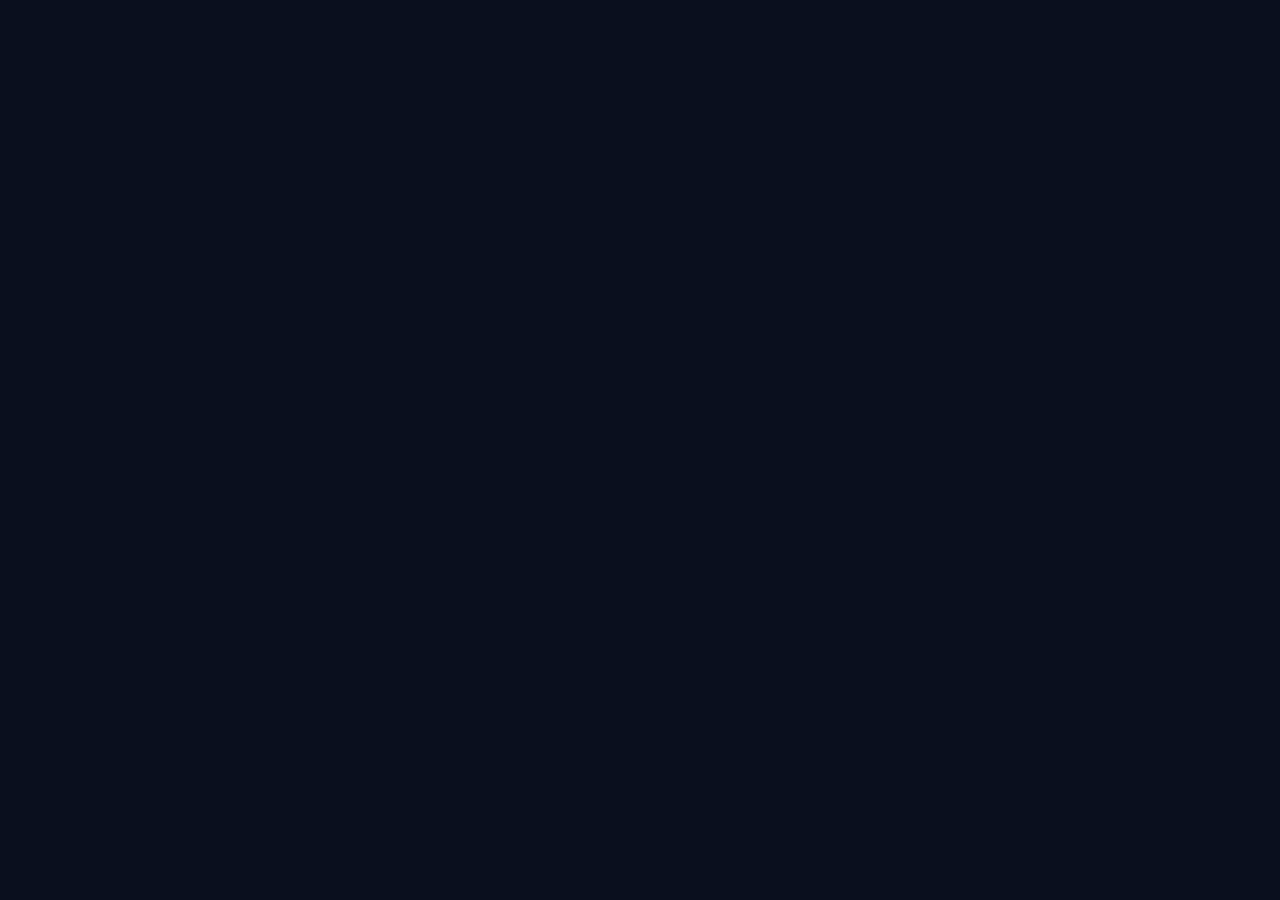
==== mini_projects/predictive_maintenance.html @ 5b74bfbd "Build out portfolio site: scaffold, design system, and project content Adds the full static site str" ====
<!DOCTYPE html>
<html lang="en">
<head>
  <meta charset="UTF-8">
  <meta name="viewport" content="width=device-width, initial-scale=1.0">
  <title>Predictive Maintenance (Mini) — Portfolio</title>

  <link rel="preconnect" href="https://fonts.googleapis.com">
  <link rel="preconnect" href="https://fonts.gstatic.com" crossorigin>
  <link
    href="https://fonts.googleapis.com/css2?family=Space+Grotesk:wght@400;500;600;700&family=Inter:wght@400;500;600;700&display=swap"
    rel="stylesheet"
  >

  <link rel="stylesheet" href="../assets/css/main.css">
  <link rel="stylesheet" href="../assets/css/project.css">
</head>
<body>
  <!-- Predictive Maintenance mini-project detail content goes here -->

  <script src="../assets/js/main.js" defer></script>
</body>
</html>
---- assets/css/main.css ----
/* ==========================================================================
   Design tokens
   ========================================================================== */
:root {
  --color-bg: #0A0F1E;
  --color-surface: #1C2333;
  --color-accent: #38B6FF;
  --color-text: #E2E8F0;
  --color-muted: #64748B;
  --color-danger: #EB5757;
  --color-success: #27AE60;
  --font-heading: 'Space Grotesk', sans-serif;
  --font-mono: ui-monospace, 'SFMono-Regular', 'Menlo', 'Consolas', monospace;
  --font-body: 'Inter', sans-serif;
  --nav-height: 72px;
  --content-max: 1100px;
}

/* ==========================================================================
   Reset
   ========================================================================== */
*,
*::before,
*::after {
  box-sizing: border-box;
  margin: 0;
  padding: 0;
}

html {
  scroll-behavior: smooth;
}

body {
  background-color: var(--color-bg);
  color: var(--color-text);
  font-family: var(--font-body);
  line-height: 1.5;
  -webkit-font-smoothing: antialiased;
}

h1, h2, h3, h4, h5, h6 {
  font-family: var(--font-heading);
}

img {
  max-width: 100%;
  display: block;
}

a {
  color: inherit;
  text-decoration: none;
}

button {
  font: inherit;
  color: inherit;
  background: none;
  border: none;
  cursor: pointer;
}

@media (prefers-reduced-motion: reduce) {
  html {
    scroll-behavior: auto;
  }

  *,
  *::before,
  *::after {
    animation-duration: 0.001ms !important;
    animation-iteration-count: 1 !important;
    transition-duration: 0.001ms !important;
  }
}

/* ==========================================================================
   Shared layout
   ========================================================================== */
.section-inner {
  max-width: var(--content-max);
  margin: 0 auto;
  padding: 4rem 1.5rem;
}

.section-title {
  font-size: clamp(1.5rem, 1.1rem + 1.5vw, 2.25rem);
  margin-bottom: 2rem;
}

#about,
#projects,
#mini-projects,
#certifications,
#skills,
#contact {
  scroll-margin-top: var(--nav-height);
}

.pill {
  display: inline-block;
  padding: 0.3rem 0.8rem;
  border-radius: 999px;
  background: rgb(56 182 255 / 12%);
  color: var(--color-accent);
  font-size: 0.8rem;
  font-weight: 500;
  white-space: nowrap;
}

.btn {
  display: inline-flex;
  align-items: center;
  justify-content: center;
  padding: 0.8rem 1.75rem;
  border-radius: 8px;
  font-weight: 600;
  font-size: 0.95rem;
  transition: transform 0.2s ease, box-shadow 0.2s ease, background-color 0.2s ease;
}

.btn-primary {
  background: var(--color-accent);
  color: var(--color-bg);
}

.btn-primary:hover {
  transform: translateY(-2px);
  box-shadow: 0 10px 30px -10px rgb(56 182 255 / 60%);
}

.btn-secondary {
  border: 1px solid var(--color-muted);
  color: var(--color-text);
}

.btn-secondary:hover {
  border-color: var(--color-accent);
  color: var(--color-accent);
}

/* ==========================================================================
   Nav
   ========================================================================== */
.nav {
  position: sticky;
  top: 0;
  z-index: 100;
  height: var(--nav-height);
  background: rgb(28 35 51 / 75%);
  backdrop-filter: blur(10px);
  border-bottom: 1px solid rgb(255 255 255 / 6%);
}

.nav-inner {
  max-width: var(--content-max);
  height: 100%;
  margin: 0 auto;
  padding: 0 1.5rem;
  display: flex;
  align-items: center;
  justify-content: space-between;
  gap: 1.5rem;
}

.nav-brand {
  font-family: var(--font-heading);
  font-weight: 700;
  font-size: 1.1rem;
  letter-spacing: 0.05em;
  color: var(--color-text);
}

.nav-menu {
  display: flex;
  align-items: center;
  gap: 1.75rem;
}

.nav-link {
  font-size: 0.9rem;
  font-weight: 500;
  color: var(--color-muted);
  transition: color 0.2s ease;
}

.nav-link:hover {
  color: var(--color-accent);
}

.nav-social {
  display: flex;
  align-items: center;
  gap: 1rem;
  color: var(--color-muted);
}

.nav-social a {
  display: inline-flex;
  transition: color 0.2s ease;
}

.nav-social a:hover {
  color: var(--color-accent);
}

.nav-toggle {
  display: none;
  flex-direction: column;
  justify-content: center;
  gap: 5px;
  width: 32px;
  height: 32px;
}

.nav-toggle span {
  display: block;
  height: 2px;
  width: 100%;
  background: var(--color-text);
  border-radius: 2px;
  transition: transform 0.25s ease, opacity 0.25s ease;
}

.nav-toggle[aria-expanded="true"] span:nth-child(1) {
  transform: translateY(7px) rotate(45deg);
}

.nav-toggle[aria-expanded="true"] span:nth-child(2) {
  opacity: 0;
}

.nav-toggle[aria-expanded="true"] span:nth-child(3) {
  transform: translateY(-7px) rotate(-45deg);
}

/* ==========================================================================
   Hero
   ========================================================================== */
.hero {
  position: relative;
  min-height: 100vh;
  display: flex;
  align-items: center;
  justify-content: center;
  text-align: center;
  overflow: hidden;
  padding: calc(var(--nav-height) + 2rem) 1.5rem 4rem;
  background:
    radial-gradient(circle at 20% 20%, rgb(56 182 255 / 18%), transparent 45%),
    radial-gradient(circle at 80% 30%, rgb(56 182 255 / 12%), transparent 50%),
    radial-gradient(circle at 50% 90%, rgb(56 182 255 / 10%), transparent 55%),
    var(--color-bg);
  background-size: 200% 200%;
  animation: hero-gradient 18s ease-in-out infinite;
}

@keyframes hero-gradient {
  0% { background-position: 0% 50%; }
  50% { background-position: 100% 50%; }
  100% { background-position: 0% 50%; }
}

.hero-canvas {
  position: absolute;
  inset: 0;
  width: 100%;
  height: 100%;
  pointer-events: none;
}

.hero-content {
  position: relative;
  z-index: 1;
  max-width: 720px;
}

.hero-name {
  font-size: clamp(2.25rem, 1.5rem + 3.2vw, 4rem);
  font-weight: 700;
  letter-spacing: -0.02em;
}

.hero-subtitle {
  margin-top: 1rem;
  font-size: clamp(1rem, 0.9rem + 0.5vw, 1.25rem);
  color: var(--color-muted);
}

.hero-actions {
  margin-top: 2.5rem;
  display: flex;
  align-items: center;
  justify-content: center;
  gap: 1rem;
  flex-wrap: wrap;
}

/* ==========================================================================
   About
   ========================================================================== */
.about-grid {
  display: grid;
  grid-template-columns: 3fr 2fr;
  gap: 3rem;
  align-items: center;
}

.about-bio p {
  color: var(--color-text);
  font-size: 1.05rem;
  line-height: 1.7;
}

.photo-placeholder {
  aspect-ratio: 4 / 5;
  border-radius: 16px;
  border: 1px dashed rgb(255 255 255 / 20%);
  background: var(--color-surface);
  display: flex;
  align-items: center;
  justify-content: center;
  color: var(--color-muted);
  font-family: var(--font-heading);
}

/* ==========================================================================
   Filter bar
   ========================================================================== */
.filter-bar {
  display: flex;
  flex-wrap: wrap;
  gap: 0.75rem;
  margin-bottom: 2rem;
}

.filter-btn {
  padding: 0.5rem 1.1rem;
  border-radius: 999px;
  border: 1px solid rgb(255 255 255 / 12%);
  color: var(--color-muted);
  font-size: 0.85rem;
  font-weight: 500;
  transition: border-color 0.2s ease, color 0.2s ease, background-color 0.2s ease;
}

.filter-btn:hover {
  color: var(--color-text);
  border-color: var(--color-accent);
}

.filter-btn.is-active {
  background: var(--color-accent);
  border-color: var(--color-accent);
  color: var(--color-bg);
}

/* ==========================================================================
   Card grid
   ========================================================================== */
.card-grid {
  display: grid;
  grid-template-columns: repeat(auto-fill, minmax(260px, 1fr));
  gap: 1.5rem;
}

.card-grid-compact {
  grid-template-columns: repeat(auto-fill, minmax(220px, 1fr));
}

.card {
  display: block;
  background: var(--color-surface);
  border-radius: 12px;
  overflow: hidden;
  border: 1px solid rgb(255 255 255 / 6%);
  transition: transform 0.25s ease, box-shadow 0.25s ease, border-color 0.25s ease;
}

.card:hover {
  transform: translateY(-4px);
  border-color: rgb(56 182 255 / 40%);
  box-shadow: 0 20px 40px -20px rgb(0 0 0 / 50%);
}

.card.is-hidden {
  display: none;
}

.card-cover {
  aspect-ratio: 16 / 9;
  display: flex;
  align-items: center;
  justify-content: center;
  background: linear-gradient(135deg, rgb(56 182 255 / 25%), rgb(28 35 51 / 60%));
  font-family: var(--font-heading);
  font-size: 2rem;
  font-weight: 700;
  color: rgb(226 232 240 / 50%);
  overflow: hidden;
}

.card-cover img {
  width: 100%;
  height: 100%;
  object-fit: cover;
}

.card-body {
  padding: 1.25rem;
}

.card-title {
  font-size: 1.05rem;
  margin-bottom: 0.35rem;
}

.card-context {
  color: var(--color-muted);
  font-size: 0.85rem;
  margin-bottom: 0.9rem;
}

.card-tags {
  display: flex;
  flex-wrap: wrap;
  gap: 0.5rem;
}

/* ==========================================================================
   Certifications
   ========================================================================== */
.cert-row {
  display: flex;
  gap: 1.25rem;
  overflow-x: auto;
  padding-bottom: 1rem;
  scroll-snap-type: x mandatory;
}

.cert-card {
  flex: 0 0 auto;
  scroll-snap-align: start;
  width: 220px;
  background: var(--color-surface);
  border: 1px solid rgb(255 255 255 / 6%);
  border-radius: 12px;
  padding: 1.25rem;
}

.cert-badge {
  width: 56px;
  height: 56px;
  border-radius: 50%;
  margin-bottom: 1rem;
  background: linear-gradient(135deg, var(--color-accent), rgb(56 182 255 / 30%));
}

.cert-name {
  font-size: 0.95rem;
  margin-bottom: 0.3rem;
}

.cert-issuer {
  color: var(--color-muted);
  font-size: 0.8rem;
}

.cert-date {
  color: var(--color-muted);
  font-size: 0.75rem;
  margin-top: 0.5rem;
}

/* ==========================================================================
   Skills
   ========================================================================== */
.skills-groups {
  display: flex;
  flex-direction: column;
  gap: 1.75rem;
}

.skills-group-title {
  font-size: 0.95rem;
  color: var(--color-muted);
  text-transform: uppercase;
  letter-spacing: 0.08em;
  margin-bottom: 0.9rem;
}

.skills-pill-row {
  display: flex;
  flex-wrap: wrap;
  gap: 0.6rem;
}

/* ==========================================================================
   Contact & footer
   ========================================================================== */
.contact {
  border-top: 1px solid rgb(255 255 255 / 6%);
  background: var(--color-surface);
}

.contact-inner {
  text-align: center;
  padding: 3.5rem 1.5rem;
}

.contact-links {
  display: flex;
  flex-wrap: wrap;
  align-items: center;
  justify-content: center;
  gap: 1.75rem;
  margin-bottom: 1.5rem;
}

.contact-link {
  font-size: 0.95rem;
  font-weight: 500;
  color: var(--color-text);
  transition: color 0.2s ease;
}

.contact-link:hover {
  color: var(--color-accent);
}

.contact-credit {
  color: var(--color-muted);
  font-size: 0.85rem;
}

/* ==========================================================================
   Responsive
   ========================================================================== */
@media (width <= 768px) {
  .nav-toggle {
    display: flex;
  }

  .nav-menu {
    position: absolute;
    top: var(--nav-height);
    left: 0;
    right: 0;
    flex-direction: column;
    align-items: flex-start;
    gap: 0;
    background: rgb(20 26 40 / 98%);
    backdrop-filter: blur(10px);
    border-bottom: 1px solid rgb(255 255 255 / 6%);
    max-height: 0;
    overflow: hidden;
    transition: max-height 0.3s ease;
  }

  .nav-menu.is-open {
    max-height: 320px;
  }

  .nav-menu .nav-link {
    width: 100%;
    padding: 1rem 1.5rem;
  }

  .about-grid {
    grid-template-columns: 1fr;
  }

  .about-photo {
    max-width: 260px;
    margin: 0 auto;
  }

  .section-inner {
    padding: 3rem 1.25rem;
  }
}
---- assets/css/project.css ----
/* Styles specific to individual project detail pages (projects/*.html, mini_projects/*.html).
   Loaded in addition to main.css. */

.project-hero {
  padding: 3rem 0 2rem;
  border-bottom: 1px solid rgb(255 255 255 / 6%);
}

.back-link {
  display: inline-flex;
  align-items: center;
  gap: 0.4rem;
  color: var(--color-accent);
  font-weight: 600;
  font-size: 0.9rem;
  transition: gap 0.2s ease;
}

.back-link:hover {
  gap: 0.65rem;
}

.project-title {
  margin-top: 1.5rem;
  font-size: clamp(1.75rem, 1.3rem + 2vw, 2.75rem);
}

.project-context {
  margin-top: 0.5rem;
  color: var(--color-muted);
  font-size: 0.95rem;
}

.project-tags {
  display: flex;
  flex-wrap: wrap;
  gap: 0.5rem;
  margin-top: 1rem;
}

.project-content {
  padding: 3rem 0;
}

.project-section {
  margin-bottom: 3rem;
}

.project-section h2 {
  color: var(--color-accent);
  font-size: 1.4rem;
  margin-bottom: 1rem;
}

.project-section h3 {
  color: var(--color-accent);
  font-size: 1.1rem;
  margin: 1.75rem 0 0.75rem;
}

.project-section p {
  color: var(--color-text);
  line-height: 1.75;
  margin-bottom: 1rem;
}

.project-section ul {
  margin: 0 0 1rem;
  padding-left: 1.25rem;
}

.project-section li {
  color: var(--color-text);
  line-height: 1.7;
  margin-bottom: 0.6rem;
}

.project-section strong {
  color: var(--color-accent);
}

.project-section code {
  background: rgb(255 255 255 / 8%);
  padding: 0.15em 0.4em;
  border-radius: 4px;
  font-size: 0.9em;
}

.project-figure {
  margin: 1.5rem 0;
  text-align: center;
}

.project-figure img {
  width: 100%;
  border-radius: 10px;
  border: 1px solid rgb(255 255 255 / 8%);
}

.project-figure figcaption {
  margin-top: 0.6rem;
  color: var(--color-muted);
  font-size: 0.85rem;
}

.image-row {
  display: flex;
  flex-wrap: wrap;
  gap: 1.25rem;
  margin: 1.5rem 0;
}

.image-row .project-figure {
  flex: 1 1 260px;
  margin: 0;
}

.image-row-2 .project-figure {
  flex: 1 1 320px;
}

.image-grid {
  display: grid;
  grid-template-columns: repeat(3, 1fr);
  gap: 1.25rem;
  margin: 1.5rem 0;
}

.image-grid .project-figure {
  margin: 0;
}

.project-back {
  margin-top: 2.5rem;
}

.text-accent {
  color: var(--color-accent);
}

/* ── Callout box ── */
.callout-box {
  background: rgb(235 87 87 / 7%);
  border: 1px solid rgb(235 87 87 / 30%);
  border-left: 4px solid var(--color-danger);
  border-radius: 6px;
  padding: 1.25rem 1.5rem;
  margin: 1.5rem 0;
}

.callout-box .callout-label {
  font-family: var(--font-mono);
  font-size: 0.7rem;
  color: var(--color-danger);
  letter-spacing: 0.08em;
  margin-bottom: 0.6rem;
}

.callout-box p {
  color: var(--color-text);
  margin: 0;
  font-size: 0.95rem;
}

/* ── Cost / verdict cards ── */
.cost-grid {
  display: grid;
  grid-template-columns: 1fr 1fr;
  gap: 1rem;
  margin: 1.5rem 0;
}

.cost-card {
  background: var(--color-surface);
  border: 1px solid rgb(255 255 255 / 6%);
  border-radius: 8px;
  padding: 1.25rem;
}

.cost-card.bad {
  border-top: 3px solid var(--color-danger);
}

.cost-card.ok {
  border-top: 3px solid var(--color-success);
}

.cost-card .verdict {
  font-family: var(--font-mono);
  font-size: 0.7rem;
  letter-spacing: 0.08em;
  margin-bottom: 0.5rem;
}

.cost-card.bad .verdict {
  color: var(--color-danger);
}

.cost-card.ok .verdict {
  color: var(--color-success);
}

.cost-card h3 {
  margin: 0 0 0.4rem;
  font-size: 0.95rem;
}

.cost-card p {
  font-size: 0.85rem;
  margin: 0;
}

/* ── Numbered pipeline ── */
.pipeline {
  display: flex;
  flex-direction: column;
  margin: 1.5rem 0;
}

.pipeline .step {
  display: flex;
  gap: 1.25rem;
  position: relative;
}

.pipeline .step:not(:last-child)::after {
  content: '';
  position: absolute;
  left: 19px;
  top: 44px;
  width: 2px;
  height: calc(100% - 8px);
  background: rgb(255 255 255 / 8%);
}

.step-num {
  width: 40px;
  height: 40px;
  flex-shrink: 0;
  background: var(--color-surface);
  border: 1px solid rgb(255 255 255 / 10%);
  border-radius: 50%;
  display: flex;
  align-items: center;
  justify-content: center;
  font-family: var(--font-mono);
  font-size: 0.8rem;
  color: var(--color-accent);
  position: relative;
  z-index: 1;
}

.step-body {
  padding: 0.5rem 0 2rem;
}

.step-body h3 {
  margin: 0 0 0.4rem;
}

.step-body p {
  font-size: 0.9rem;
  margin: 0;
}

/* ── Code block ── */
.code-block {
  background: var(--color-surface);
  border: 1px solid rgb(255 255 255 / 8%);
  border-radius: 6px;
  padding: 1.1rem 1.25rem;
  margin: 0.9rem 0 0;
  font-family: var(--font-mono);
  font-size: 0.8rem;
  color: #A8C7FA;
  overflow-x: auto;
  line-height: 1.8;
  white-space: pre;
}

.code-block .comment {
  color: var(--color-muted);
}

.code-block .fn {
  color: #FFD580;
}

.code-block .str {
  color: #9ECBFF;
}

/* ── Feature chips ── */
.features-grid {
  display: grid;
  grid-template-columns: repeat(auto-fill, minmax(190px, 1fr));
  gap: 0.6rem;
  margin-top: 0.9rem;
}

.feature-chip {
  background: var(--color-surface);
  border: 1px solid rgb(255 255 255 / 6%);
  border-radius: 6px;
  padding: 0.55rem 0.85rem;
  font-size: 0.8rem;
  color: var(--color-muted);
  display: flex;
  align-items: center;
  gap: 0.5rem;
}

.feature-chip.dropped {
  opacity: 0.4;
  text-decoration: line-through;
}

.feature-chip .dot {
  width: 6px;
  height: 6px;
  border-radius: 50%;
  flex-shrink: 0;
}

.feature-chip .dot.kept {
  background: var(--color-success);
}

.feature-chip .dot.drop {
  background: var(--color-danger);
}

/* ── Metric hero + confusion matrix ── */
.metric-hero {
  background: var(--color-surface);
  border: 1px solid rgb(255 255 255 / 8%);
  border-radius: 10px;
  padding: 1.75rem;
  margin: 1.5rem 0;
  display: flex;
  align-items: flex-start;
  gap: 1.75rem;
  flex-wrap: wrap;
}

.metric-big {
  font-family: var(--font-mono);
  color: var(--color-accent);
  background: rgb(56 182 255 / 10%);
  border: 1px solid rgb(56 182 255 / 25%);
  border-radius: 8px;
  padding: 1.1rem 1.5rem;
  flex-shrink: 0;
  text-align: center;
  min-width: 160px;
}

.metric-big .metric-label {
  font-size: 0.7rem;
  color: var(--color-muted);
  margin-bottom: 0.5rem;
  letter-spacing: 0.06em;
}

.metric-big .metric-value {
  font-size: 1.6rem;
  color: var(--color-text);
  font-weight: 600;
}

.metric-big .metric-sub {
  font-size: 0.7rem;
  color: var(--color-muted);
  margin-top: 0.25rem;
}

.metric-matrix {
  flex: 1;
  min-width: 260px;
}

.metric-matrix h3 {
  margin-top: 0 !important;
}

.matrix-table {
  width: 100%;
  border-collapse: collapse;
  font-size: 0.8rem;
}

.matrix-table th,
.matrix-table td {
  border: 1px solid rgb(255 255 255 / 10%);
  padding: 0.6rem 0.8rem;
  text-align: center;
}

.matrix-table th {
  background: var(--color-surface);
  color: var(--color-muted);
  font-weight: 500;
}

.matrix-table .row-label {
  color: var(--color-muted);
  font-size: 0.8rem;
}

.matrix-table .tp {
  background: rgb(39 174 96 / 12%);
  color: var(--color-success);
  font-weight: 600;
}

.matrix-table .fp {
  background: rgb(235 87 87 / 12%);
  color: var(--color-danger);
  font-weight: 600;
}

.matrix-table .fn {
  background: rgb(235 87 87 / 20%);
  color: var(--color-danger);
  font-weight: 700;
}

.matrix-table .cell-note {
  display: block;
  font-size: 0.7rem;
  font-weight: 400;
  margin-top: 0.2rem;
}

.matrix-warning {
  background: rgb(235 87 87 / 8%);
  border: 1px solid rgb(235 87 87 / 25%);
  border-radius: 6px;
  padding: 0.85rem 1.1rem;
  margin-top: 1rem;
  font-size: 0.8rem;
  color: var(--color-danger);
}

.matrix-warning strong {
  color: var(--color-danger);
}

/* ── Chart grid ── */
.chart-grid {
  display: grid;
  grid-template-columns: 1fr 1fr;
  gap: 1.25rem;
  margin: 1.5rem 0;
}

.chart-card {
  background: var(--color-surface);
  border: 1px solid rgb(255 255 255 / 8%);
  border-radius: 8px;
  overflow: hidden;
}

.chart-card img {
  width: 100%;
  display: block;
  background: #fff;
}

.chart-card .chart-info {
  padding: 1rem 1.25rem;
}

.chart-card .chart-title {
  font-size: 0.9rem;
  font-weight: 600;
  margin-bottom: 0.4rem;
  color: var(--color-text);
}

.chart-card .chart-desc {
  font-size: 0.8rem;
  color: var(--color-muted);
  margin: 0;
}

.chart-card .winner-badge {
  display: inline-block;
  margin-top: 0.5rem;
  font-family: var(--font-mono);
  font-size: 0.7rem;
  background: rgb(39 174 96 / 12%);
  color: var(--color-success);
  border: 1px solid rgb(39 174 96 / 30%);
  padding: 0.15rem 0.5rem;
  border-radius: 4px;
}

/* ── Comparison table ── */
.model-table {
  width: 100%;
  border-collapse: collapse;
  margin: 1.25rem 0;
  font-size: 0.85rem;
}

.model-table th {
  background: var(--color-surface);
  color: var(--color-muted);
  padding: 0.75rem 1rem;
  text-align: left;
  font-weight: 500;
  border-bottom: 2px solid rgb(255 255 255 / 10%);
  font-family: var(--font-mono);
  font-size: 0.7rem;
}

.model-table td {
  padding: 0.75rem 1rem;
  border-bottom: 1px solid rgb(255 255 255 / 8%);
  color: var(--color-muted);
}

.model-table tr.best td {
  color: var(--color-text);
  background: rgb(56 182 255 / 5%);
}

.model-table tr.best td:first-child {
  color: var(--color-accent);
  font-weight: 600;
}

.model-table .best-cell {
  color: var(--color-success);
  font-weight: 600;
}

/* ── Takeaway list ── */
.takeaway-list {
  display: flex;
  flex-direction: column;
  gap: 0.85rem;
  margin: 1.25rem 0;
}

.takeaway {
  display: flex;
  gap: 1rem;
  align-items: flex-start;
  background: var(--color-surface);
  border: 1px solid rgb(255 255 255 / 6%);
  border-radius: 8px;
  padding: 1.1rem 1.25rem;
}

.takeaway-icon {
  font-size: 1.25rem;
  flex-shrink: 0;
  margin-top: 0.1rem;
}

.takeaway-text h3 {
  margin: 0 0 0.25rem !important;
  font-size: 0.95rem;
}

.takeaway-text p {
  font-size: 0.8rem;
  margin: 0;
}

/* ── Tool tags ── */
.tool-row {
  display: flex;
  flex-wrap: wrap;
  gap: 0.6rem;
  margin: 1.25rem 0;
}

.tool-tag {
  background: var(--color-surface);
  border: 1px solid rgb(255 255 255 / 8%);
  border-radius: 6px;
  padding: 0.45rem 0.9rem;
  font-family: var(--font-mono);
  font-size: 0.8rem;
  color: var(--color-text);
}

@media (width <= 768px) {
  .image-row {
    flex-direction: column;
  }

  .image-grid {
    grid-template-columns: repeat(2, 1fr);
  }

  .cost-grid,
  .chart-grid {
    grid-template-columns: 1fr;
  }

  .metric-hero {
    flex-direction: column;
  }
}
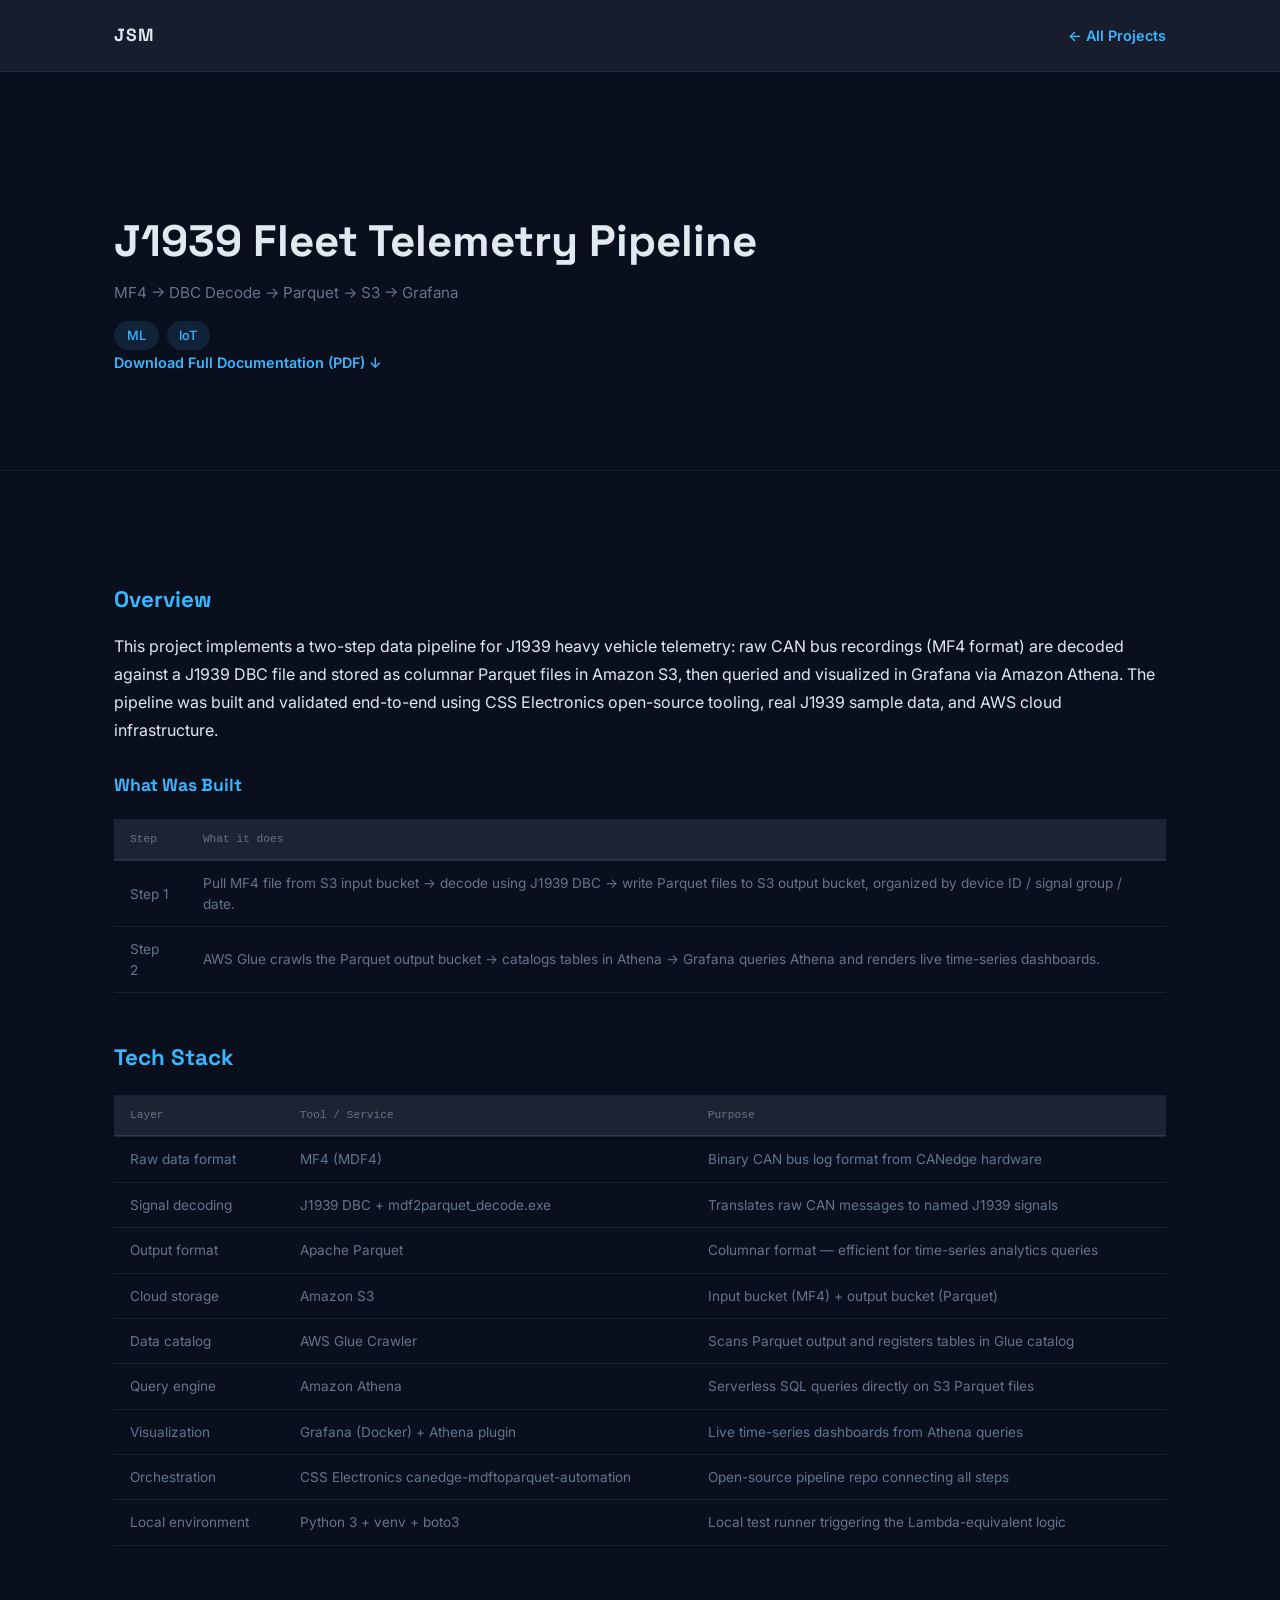
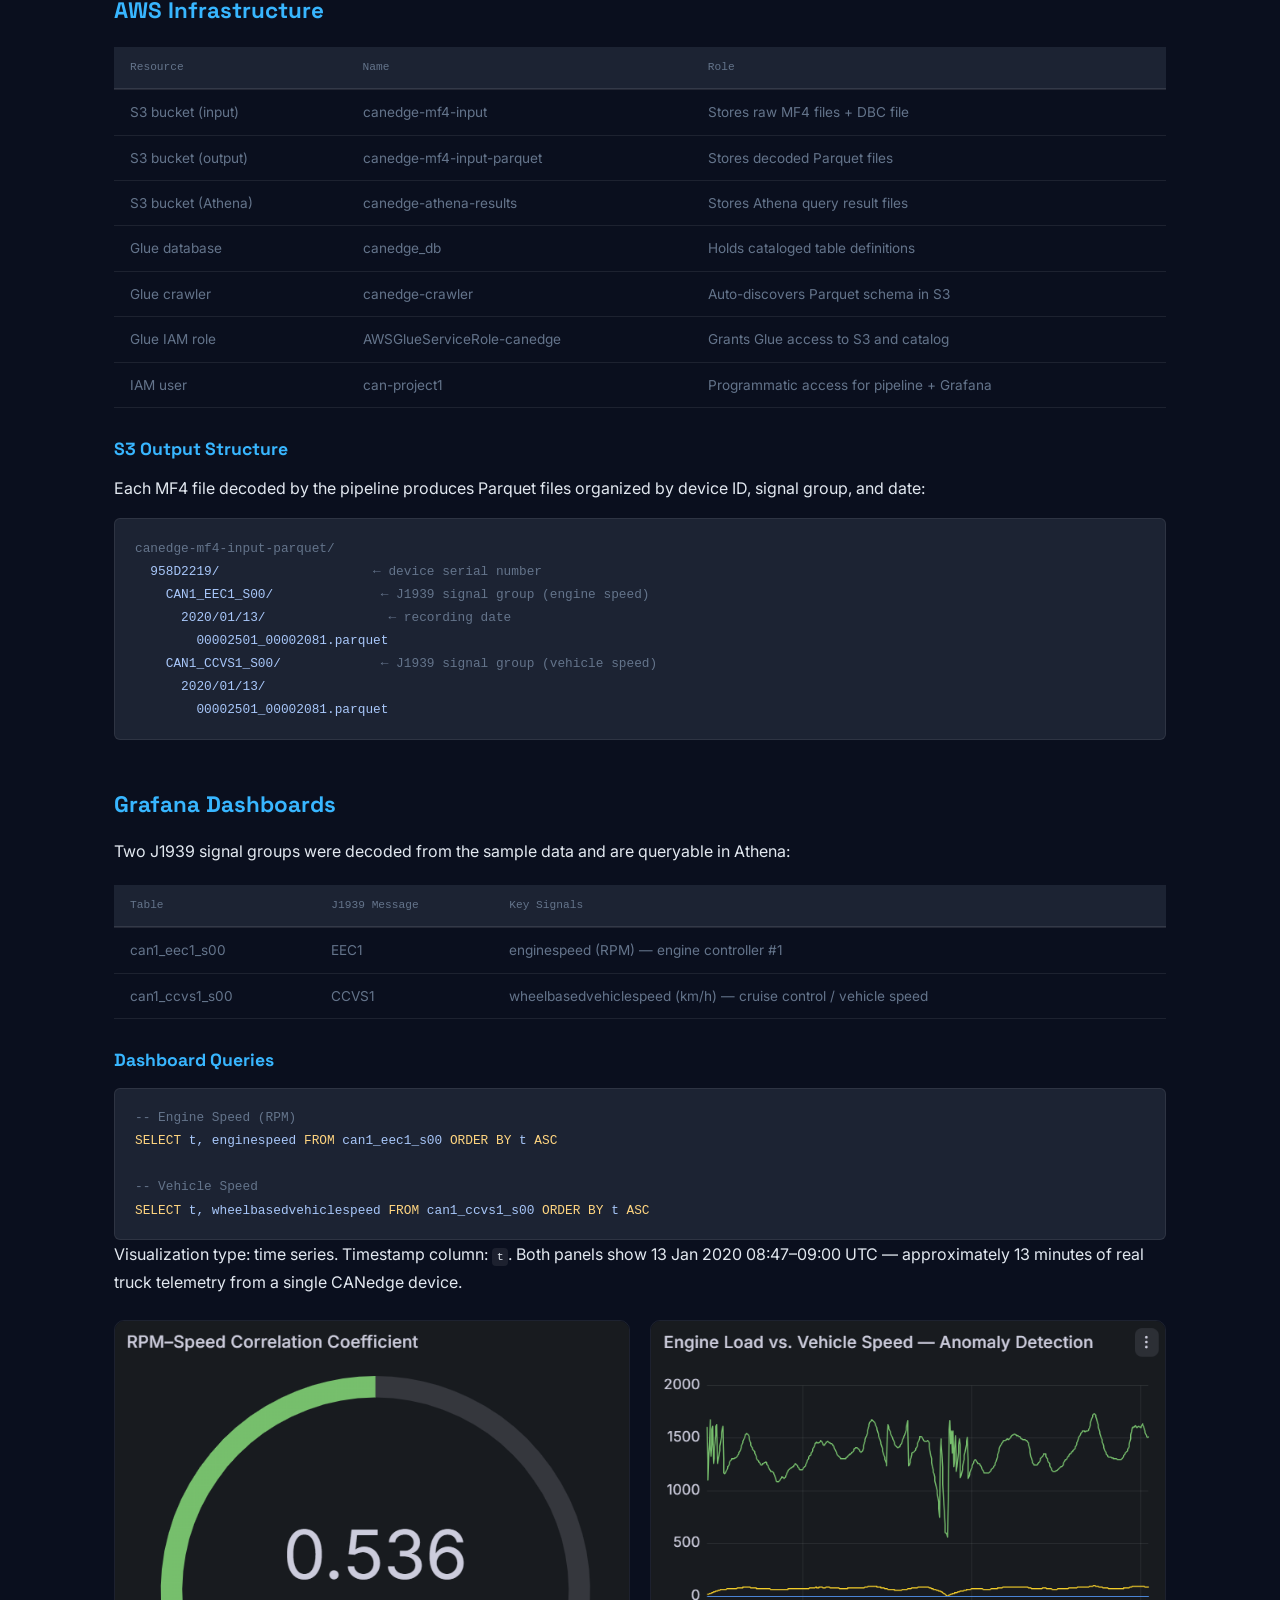
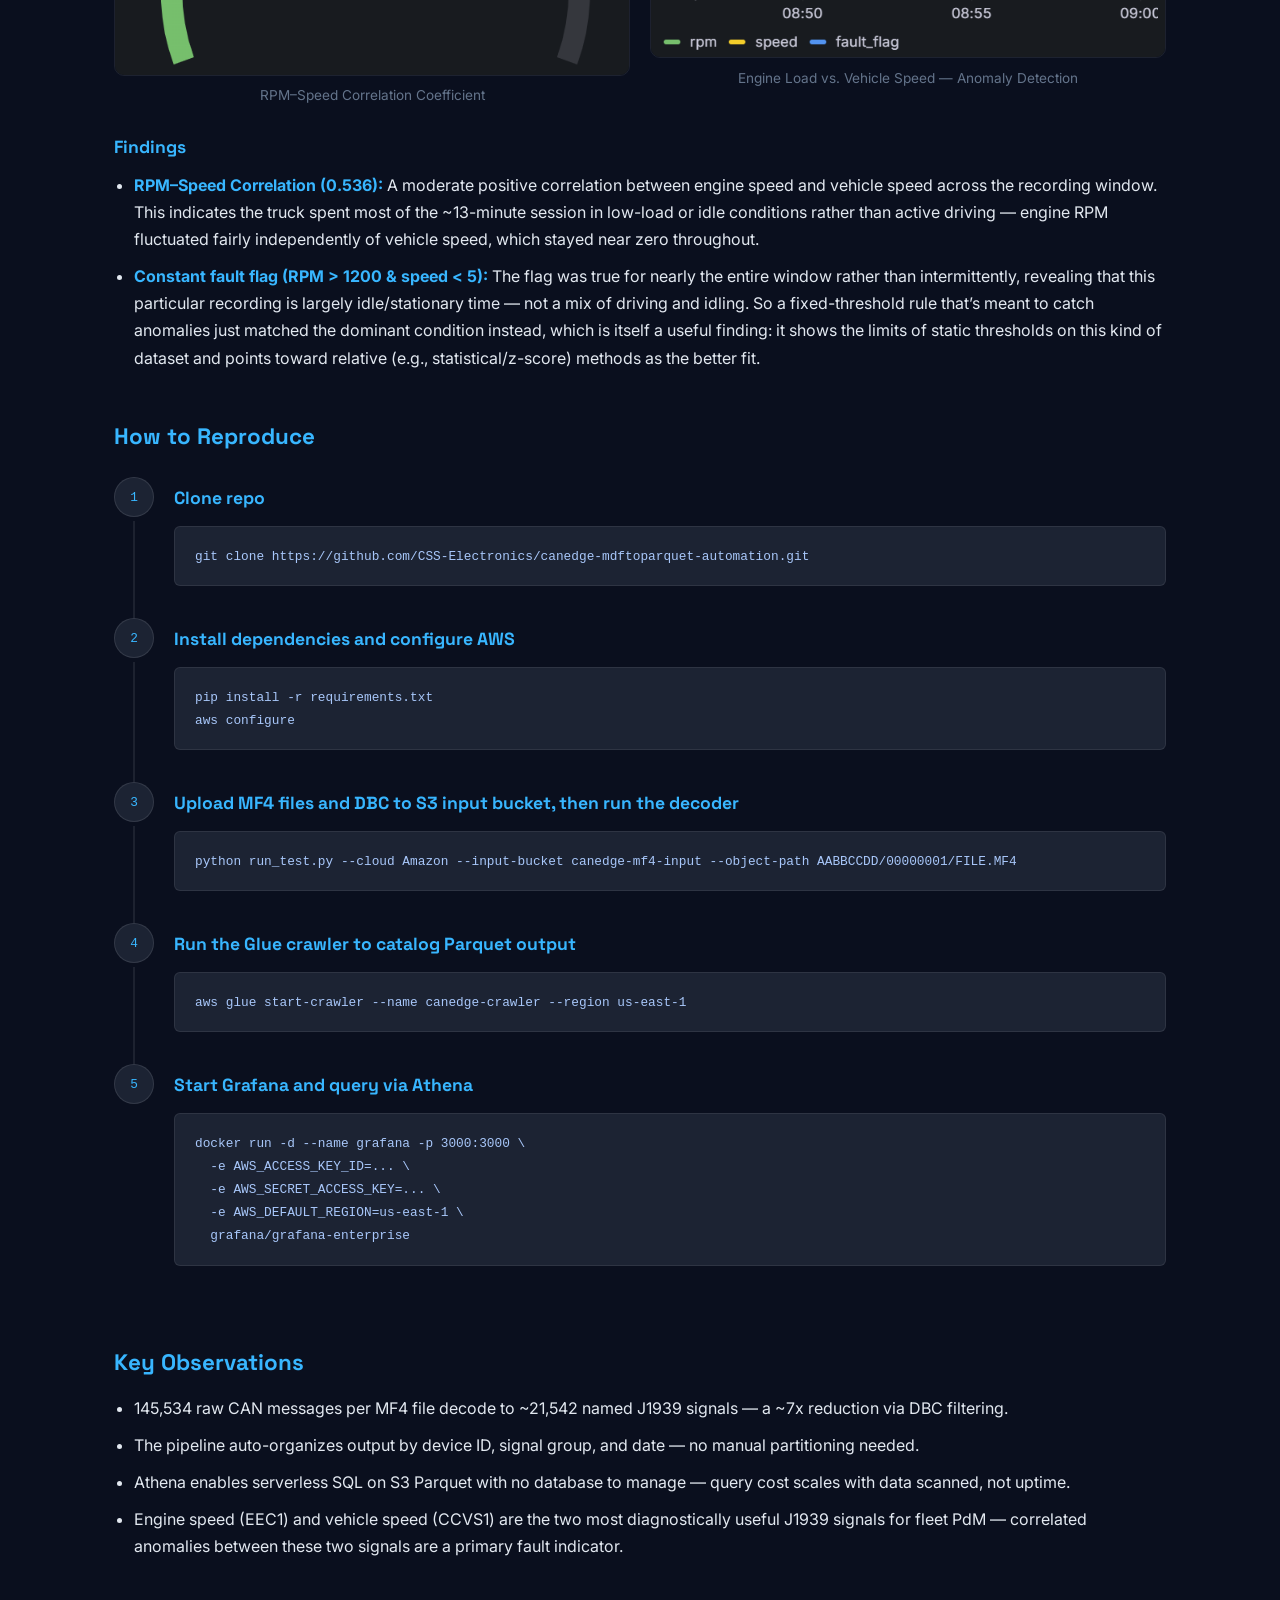
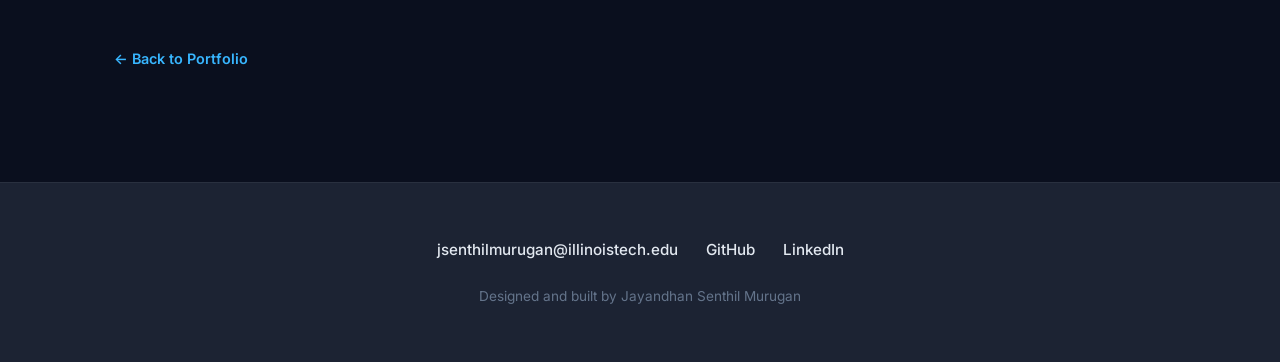
==== commit f2b5c73a: "Build out the Predictive Maintenance mini-project page Documents the J1939 fleet telemetry pipeline " ====
--- a/mini_projects/predictive_maintenance.html
+++ b/mini_projects/predictive_maintenance.html
@@ -3,7 +3,8 @@
 <head>
   <meta charset="UTF-8">
   <meta name="viewport" content="width=device-width, initial-scale=1.0">
-  <title>Predictive Maintenance (Mini) — Portfolio</title>
+  <title>Predictive Maintenance — Portfolio</title>
+  <meta name="description" content="A J1939 fleet telemetry pipeline: MF4 CAN bus recordings decoded to Parquet, cataloged in AWS Glue/Athena, and visualized in Grafana.">
 
   <link rel="preconnect" href="https://fonts.googleapis.com">
   <link rel="preconnect" href="https://fonts.gstatic.com" crossorigin>
@@ -16,7 +17,306 @@
   <link rel="stylesheet" href="../assets/css/project.css">
 </head>
 <body>
-  <!-- Predictive Maintenance mini-project detail content goes here -->
+  <header class="nav">
+    <div class="nav-inner">
+      <a href="../index.html" class="nav-brand">JSM</a>
+      <a href="../index.html#mini-projects" class="back-link">&larr; All Projects</a>
+    </div>
+  </header>
+
+  <main>
+    <section class="project-hero">
+      <div class="section-inner">
+        <h1 class="project-title">J1939 Fleet Telemetry Pipeline</h1>
+        <p class="project-context">MF4 &rarr; DBC Decode &rarr; Parquet &rarr; S3 &rarr; Grafana</p>
+        <div class="project-tags">
+          <span class="pill">ML</span>
+          <span class="pill">IoT</span>
+        </div>
+        <p><a href="../assets/docs/predictive_maintenance/J1939_Pipeline_Documentation.pdf" class="back-link" target="_blank" rel="noopener noreferrer">Download Full Documentation (PDF) &darr;</a></p>
+      </div>
+    </section>
+
+    <section class="project-content">
+      <div class="section-inner">
+        <article class="project-section">
+          <h2>Overview</h2>
+          <p>
+            This project implements a two-step data pipeline for J1939 heavy vehicle telemetry: raw CAN
+            bus recordings (MF4 format) are decoded against a J1939 DBC file and stored as columnar
+            Parquet files in Amazon S3, then queried and visualized in Grafana via Amazon Athena. The
+            pipeline was built and validated end-to-end using CSS Electronics open-source tooling, real
+            J1939 sample data, and AWS cloud infrastructure.
+          </p>
+
+          <h3>What Was Built</h3>
+          <table class="model-table">
+            <thead>
+              <tr>
+                <th>Step</th>
+                <th>What it does</th>
+              </tr>
+            </thead>
+            <tbody>
+              <tr>
+                <td>Step 1</td>
+                <td>Pull MF4 file from S3 input bucket &rarr; decode using J1939 DBC &rarr; write Parquet files to S3 output bucket, organized by device ID / signal group / date.</td>
+              </tr>
+              <tr>
+                <td>Step 2</td>
+                <td>AWS Glue crawls the Parquet output bucket &rarr; catalogs tables in Athena &rarr; Grafana queries Athena and renders live time-series dashboards.</td>
+              </tr>
+            </tbody>
+          </table>
+        </article>
+
+        <article class="project-section">
+          <h2>Tech Stack</h2>
+          <table class="model-table">
+            <thead>
+              <tr>
+                <th>Layer</th>
+                <th>Tool / Service</th>
+                <th>Purpose</th>
+              </tr>
+            </thead>
+            <tbody>
+              <tr>
+                <td>Raw data format</td>
+                <td>MF4 (MDF4)</td>
+                <td>Binary CAN bus log format from CANedge hardware</td>
+              </tr>
+              <tr>
+                <td>Signal decoding</td>
+                <td>J1939 DBC + mdf2parquet_decode.exe</td>
+                <td>Translates raw CAN messages to named J1939 signals</td>
+              </tr>
+              <tr>
+                <td>Output format</td>
+                <td>Apache Parquet</td>
+                <td>Columnar format &mdash; efficient for time-series analytics queries</td>
+              </tr>
+              <tr>
+                <td>Cloud storage</td>
+                <td>Amazon S3</td>
+                <td>Input bucket (MF4) + output bucket (Parquet)</td>
+              </tr>
+              <tr>
+                <td>Data catalog</td>
+                <td>AWS Glue Crawler</td>
+                <td>Scans Parquet output and registers tables in Glue catalog</td>
+              </tr>
+              <tr>
+                <td>Query engine</td>
+                <td>Amazon Athena</td>
+                <td>Serverless SQL queries directly on S3 Parquet files</td>
+              </tr>
+              <tr>
+                <td>Visualization</td>
+                <td>Grafana (Docker) + Athena plugin</td>
+                <td>Live time-series dashboards from Athena queries</td>
+              </tr>
+              <tr>
+                <td>Orchestration</td>
+                <td>CSS Electronics canedge-mdftoparquet-automation</td>
+                <td>Open-source pipeline repo connecting all steps</td>
+              </tr>
+              <tr>
+                <td>Local environment</td>
+                <td>Python 3 + venv + boto3</td>
+                <td>Local test runner triggering the Lambda-equivalent logic</td>
+              </tr>
+            </tbody>
+          </table>
+        </article>
+
+        <article class="project-section">
+          <h2>AWS Infrastructure</h2>
+          <table class="model-table">
+            <thead>
+              <tr>
+                <th>Resource</th>
+                <th>Name</th>
+                <th>Role</th>
+              </tr>
+            </thead>
+            <tbody>
+              <tr>
+                <td>S3 bucket (input)</td>
+                <td>canedge-mf4-input</td>
+                <td>Stores raw MF4 files + DBC file</td>
+              </tr>
+              <tr>
+                <td>S3 bucket (output)</td>
+                <td>canedge-mf4-input-parquet</td>
+                <td>Stores decoded Parquet files</td>
+              </tr>
+              <tr>
+                <td>S3 bucket (Athena)</td>
+                <td>canedge-athena-results</td>
+                <td>Stores Athena query result files</td>
+              </tr>
+              <tr>
+                <td>Glue database</td>
+                <td>canedge_db</td>
+                <td>Holds cataloged table definitions</td>
+              </tr>
+              <tr>
+                <td>Glue crawler</td>
+                <td>canedge-crawler</td>
+                <td>Auto-discovers Parquet schema in S3</td>
+              </tr>
+              <tr>
+                <td>Glue IAM role</td>
+                <td>AWSGlueServiceRole-canedge</td>
+                <td>Grants Glue access to S3 and catalog</td>
+              </tr>
+              <tr>
+                <td>IAM user</td>
+                <td>can-project1</td>
+                <td>Programmatic access for pipeline + Grafana</td>
+              </tr>
+            </tbody>
+          </table>
+
+          <h3>S3 Output Structure</h3>
+          <p>Each MF4 file decoded by the pipeline produces Parquet files organized by device ID, signal group, and date:</p>
+          <div class="code-block"><span class="comment">canedge-mf4-input-parquet/</span>
+  958D2219/                    <span class="comment">← device serial number</span>
+    CAN1_EEC1_S00/              <span class="comment">← J1939 signal group (engine speed)</span>
+      2020/01/13/                <span class="comment">← recording date</span>
+        00002501_00002081.parquet
+    CAN1_CCVS1_S00/             <span class="comment">← J1939 signal group (vehicle speed)</span>
+      2020/01/13/
+        00002501_00002081.parquet</div>
+        </article>
+
+        <article class="project-section">
+          <h2>Grafana Dashboards</h2>
+          <p>Two J1939 signal groups were decoded from the sample data and are queryable in Athena:</p>
+          <table class="model-table">
+            <thead>
+              <tr>
+                <th>Table</th>
+                <th>J1939 Message</th>
+                <th>Key Signals</th>
+              </tr>
+            </thead>
+            <tbody>
+              <tr>
+                <td>can1_eec1_s00</td>
+                <td>EEC1</td>
+                <td>enginespeed (RPM) &mdash; engine controller #1</td>
+              </tr>
+              <tr>
+                <td>can1_ccvs1_s00</td>
+                <td>CCVS1</td>
+                <td>wheelbasedvehiclespeed (km/h) &mdash; cruise control / vehicle speed</td>
+              </tr>
+            </tbody>
+          </table>
+
+          <h3>Dashboard Queries</h3>
+          <div class="code-block"><span class="comment">-- Engine Speed (RPM)</span>
+<span class="fn">SELECT</span> t, enginespeed <span class="fn">FROM</span> can1_eec1_s00 <span class="fn">ORDER BY</span> t <span class="fn">ASC</span>
+
+<span class="comment">-- Vehicle Speed</span>
+<span class="fn">SELECT</span> t, wheelbasedvehiclespeed <span class="fn">FROM</span> can1_ccvs1_s00 <span class="fn">ORDER BY</span> t <span class="fn">ASC</span></div>
+          <p>
+            Visualization type: time series. Timestamp column: <code>t</code>. Both panels show 13 Jan 2020
+            08:47&ndash;09:00 UTC &mdash; approximately 13 minutes of real truck telemetry from a single
+            CANedge device.
+          </p>
+
+          <div class="image-row image-row-2">
+            <figure class="project-figure">
+              <img src="../assets/img/mini_projects/predictive_maintenance/rpm-speed-correlation.png" alt="Gauge showing an RPM-Speed correlation coefficient of 0.536">
+              <figcaption>RPM&ndash;Speed Correlation Coefficient</figcaption>
+            </figure>
+            <figure class="project-figure">
+              <img src="../assets/img/mini_projects/predictive_maintenance/engine-load-vs-speed.png" alt="Time series chart of engine RPM, vehicle speed, and fault flag for anomaly detection">
+              <figcaption>Engine Load vs. Vehicle Speed &mdash; Anomaly Detection</figcaption>
+            </figure>
+          </div>
+
+          <h3>Findings</h3>
+          <ul>
+            <li><strong>RPM&ndash;Speed Correlation (0.536):</strong> A moderate positive correlation between engine speed and vehicle speed across the recording window. This indicates the truck spent most of the ~13-minute session in low-load or idle conditions rather than active driving &mdash; engine RPM fluctuated fairly independently of vehicle speed, which stayed near zero throughout.</li>
+            <li><strong>Constant fault flag (RPM &gt; 1200 &amp; speed &lt; 5):</strong> The flag was true for nearly the entire window rather than intermittently, revealing that this particular recording is largely idle/stationary time &mdash; not a mix of driving and idling. So a fixed-threshold rule that&rsquo;s meant to catch anomalies just matched the dominant condition instead, which is itself a useful finding: it shows the limits of static thresholds on this kind of dataset and points toward relative (e.g., statistical/z-score) methods as the better fit.</li>
+          </ul>
+        </article>
+
+        <article class="project-section">
+          <h2>How to Reproduce</h2>
+          <div class="pipeline">
+            <div class="step">
+              <div class="step-num">1</div>
+              <div class="step-body">
+                <h3>Clone repo</h3>
+                <div class="code-block">git clone https://github.com/CSS-Electronics/canedge-mdftoparquet-automation.git</div>
+              </div>
+            </div>
+            <div class="step">
+              <div class="step-num">2</div>
+              <div class="step-body">
+                <h3>Install dependencies and configure AWS</h3>
+                <div class="code-block">pip install -r requirements.txt
+aws configure</div>
+              </div>
+            </div>
+            <div class="step">
+              <div class="step-num">3</div>
+              <div class="step-body">
+                <h3>Upload MF4 files and DBC to S3 input bucket, then run the decoder</h3>
+                <div class="code-block">python run_test.py --cloud Amazon --input-bucket canedge-mf4-input --object-path AABBCCDD/00000001/FILE.MF4</div>
+              </div>
+            </div>
+            <div class="step">
+              <div class="step-num">4</div>
+              <div class="step-body">
+                <h3>Run the Glue crawler to catalog Parquet output</h3>
+                <div class="code-block">aws glue start-crawler --name canedge-crawler --region us-east-1</div>
+              </div>
+            </div>
+            <div class="step">
+              <div class="step-num">5</div>
+              <div class="step-body">
+                <h3>Start Grafana and query via Athena</h3>
+                <div class="code-block">docker run -d --name grafana -p 3000:3000 \
+  -e AWS_ACCESS_KEY_ID=... \
+  -e AWS_SECRET_ACCESS_KEY=... \
+  -e AWS_DEFAULT_REGION=us-east-1 \
+  grafana/grafana-enterprise</div>
+              </div>
+            </div>
+          </div>
+        </article>
+
+        <article class="project-section">
+          <h2>Key Observations</h2>
+          <ul>
+            <li>145,534 raw CAN messages per MF4 file decode to ~21,542 named J1939 signals &mdash; a ~7x reduction via DBC filtering.</li>
+            <li>The pipeline auto-organizes output by device ID, signal group, and date &mdash; no manual partitioning needed.</li>
+            <li>Athena enables serverless SQL on S3 Parquet with no database to manage &mdash; query cost scales with data scanned, not uptime.</li>
+            <li>Engine speed (EEC1) and vehicle speed (CCVS1) are the two most diagnostically useful J1939 signals for fleet PdM &mdash; correlated anomalies between these two signals are a primary fault indicator.</li>
+          </ul>
+        </article>
+
+        <a href="../index.html#mini-projects" class="back-link project-back">&larr; Back to Portfolio</a>
+      </div>
+    </section>
+  </main>
+
+  <footer id="contact" class="contact">
+    <div class="section-inner contact-inner">
+      <div class="contact-links">
+        <a href="mailto:jsenthilmurugan@illinoistech.edu" class="contact-link">jsenthilmurugan@illinoistech.edu</a>
+        <a href="https://github.com/jayandhan99" class="contact-link" target="_blank" rel="noopener noreferrer">GitHub</a>
+        <a href="https://www.linkedin.com/in/jayandhan-senthil-murugan/" class="contact-link" target="_blank" rel="noopener noreferrer">LinkedIn</a>
+      </div>
+      <p class="contact-credit">Designed and built by Jayandhan Senthil Murugan</p>
+    </div>
+  </footer>
 
   <script src="../assets/js/main.js" defer></script>
 </body>
--- a/assets/css/main.css
+++ b/assets/css/main.css
@@ -300,6 +300,11 @@
 /* ==========================================================================
    About
    ========================================================================== */
+#about .section-inner {
+  padding-top: 2.5rem;
+  padding-bottom: 2.5rem;
+}
+
 .about-grid {
   display: grid;
   grid-template-columns: 3fr 2fr;
@@ -313,16 +318,17 @@
   line-height: 1.7;
 }
 
-.photo-placeholder {
-  aspect-ratio: 4 / 5;
-  border-radius: 16px;
-  border: 1px dashed rgb(255 255 255 / 20%);
-  background: var(--color-surface);
-  display: flex;
-  align-items: center;
-  justify-content: center;
-  color: var(--color-muted);
-  font-family: var(--font-heading);
+.about-photo {
+  max-width: 260px;
+  margin: 0 auto;
+}
+
+.profile-photo {
+  width: 100%;
+  aspect-ratio: 1 / 1;
+  object-fit: cover;
+  border-radius: 50%;
+  border: 1px solid rgb(255 255 255 / 8%);
 }
 
 /* ==========================================================================
@@ -571,11 +577,6 @@
     grid-template-columns: 1fr;
   }
 
-  .about-photo {
-    max-width: 260px;
-    margin: 0 auto;
-  }
-
   .section-inner {
     padding: 3rem 1.25rem;
   }
--- a/assets/css/project.css
+++ b/assets/css/project.css
@@ -251,6 +251,8 @@
 }
 
 .step-body {
+  flex: 1 1 auto;
+  min-width: 0;
   padding: 0.5rem 0 2rem;
 }
 
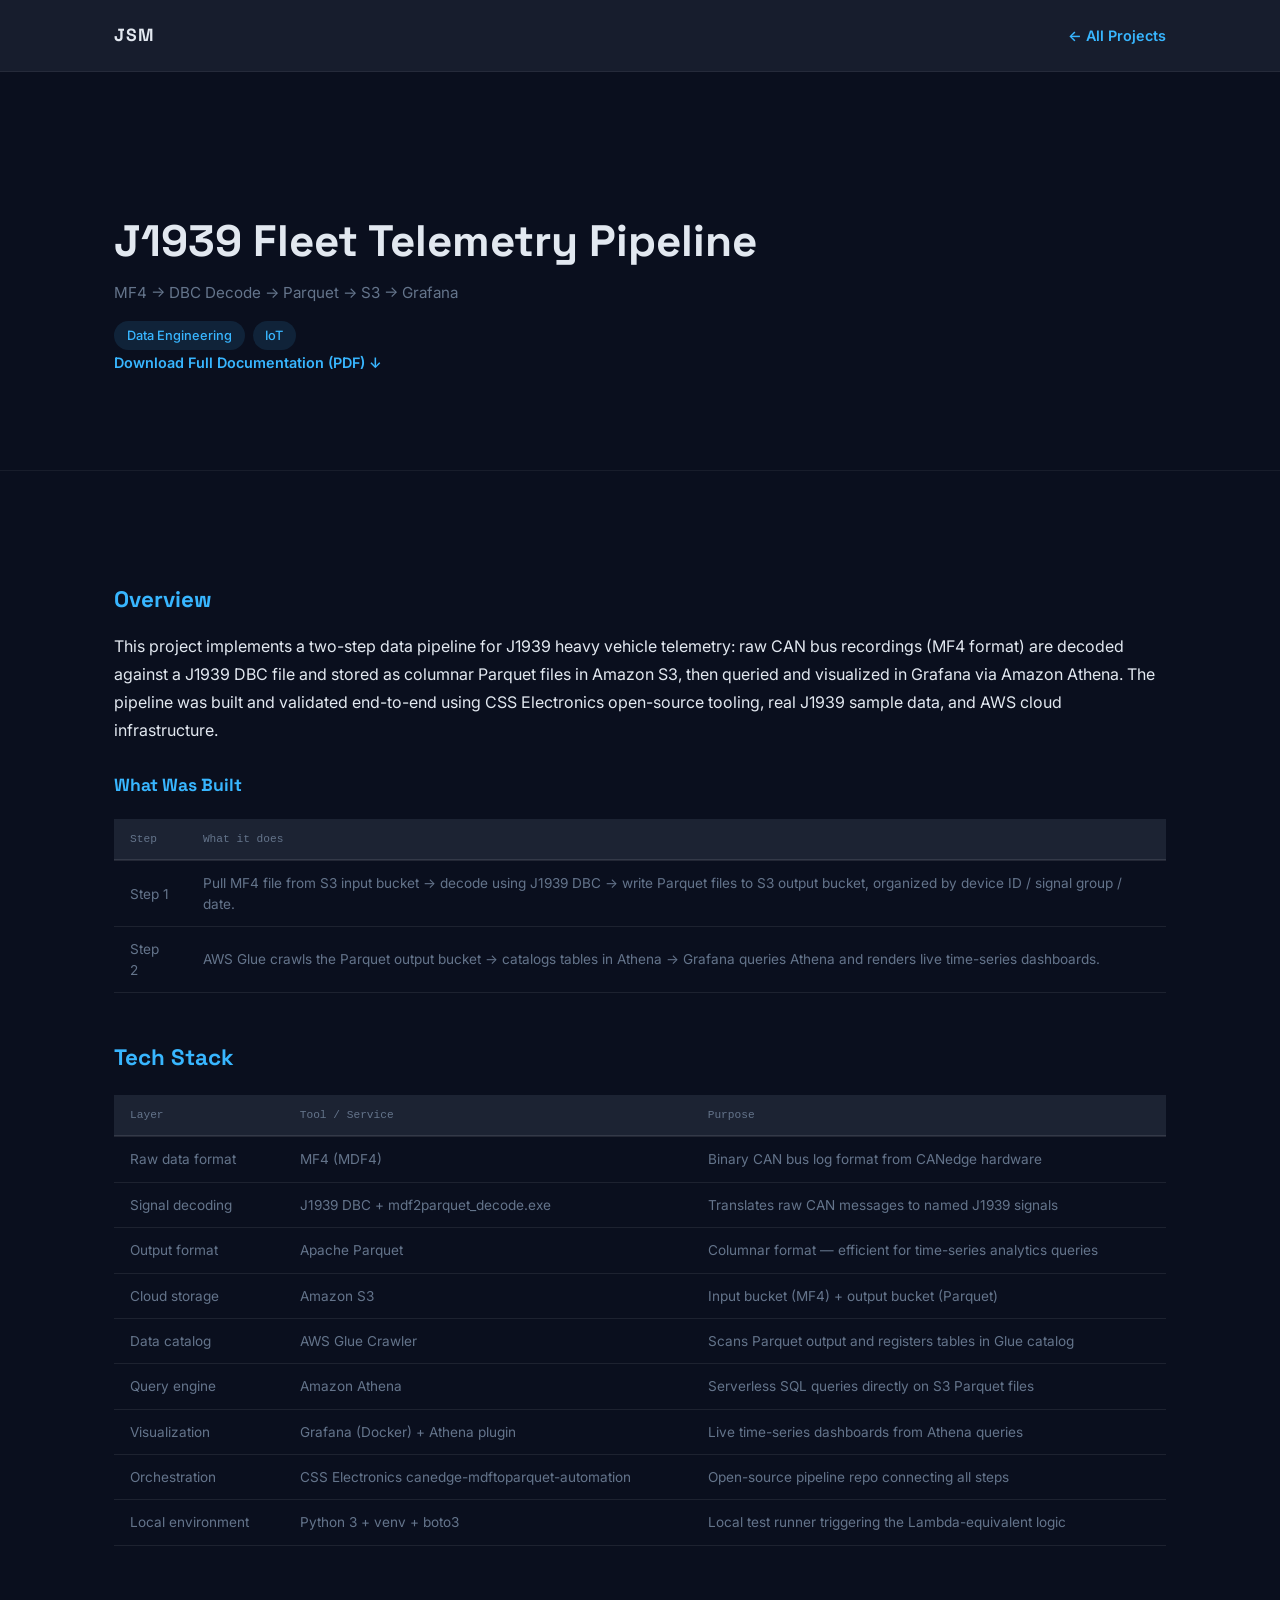
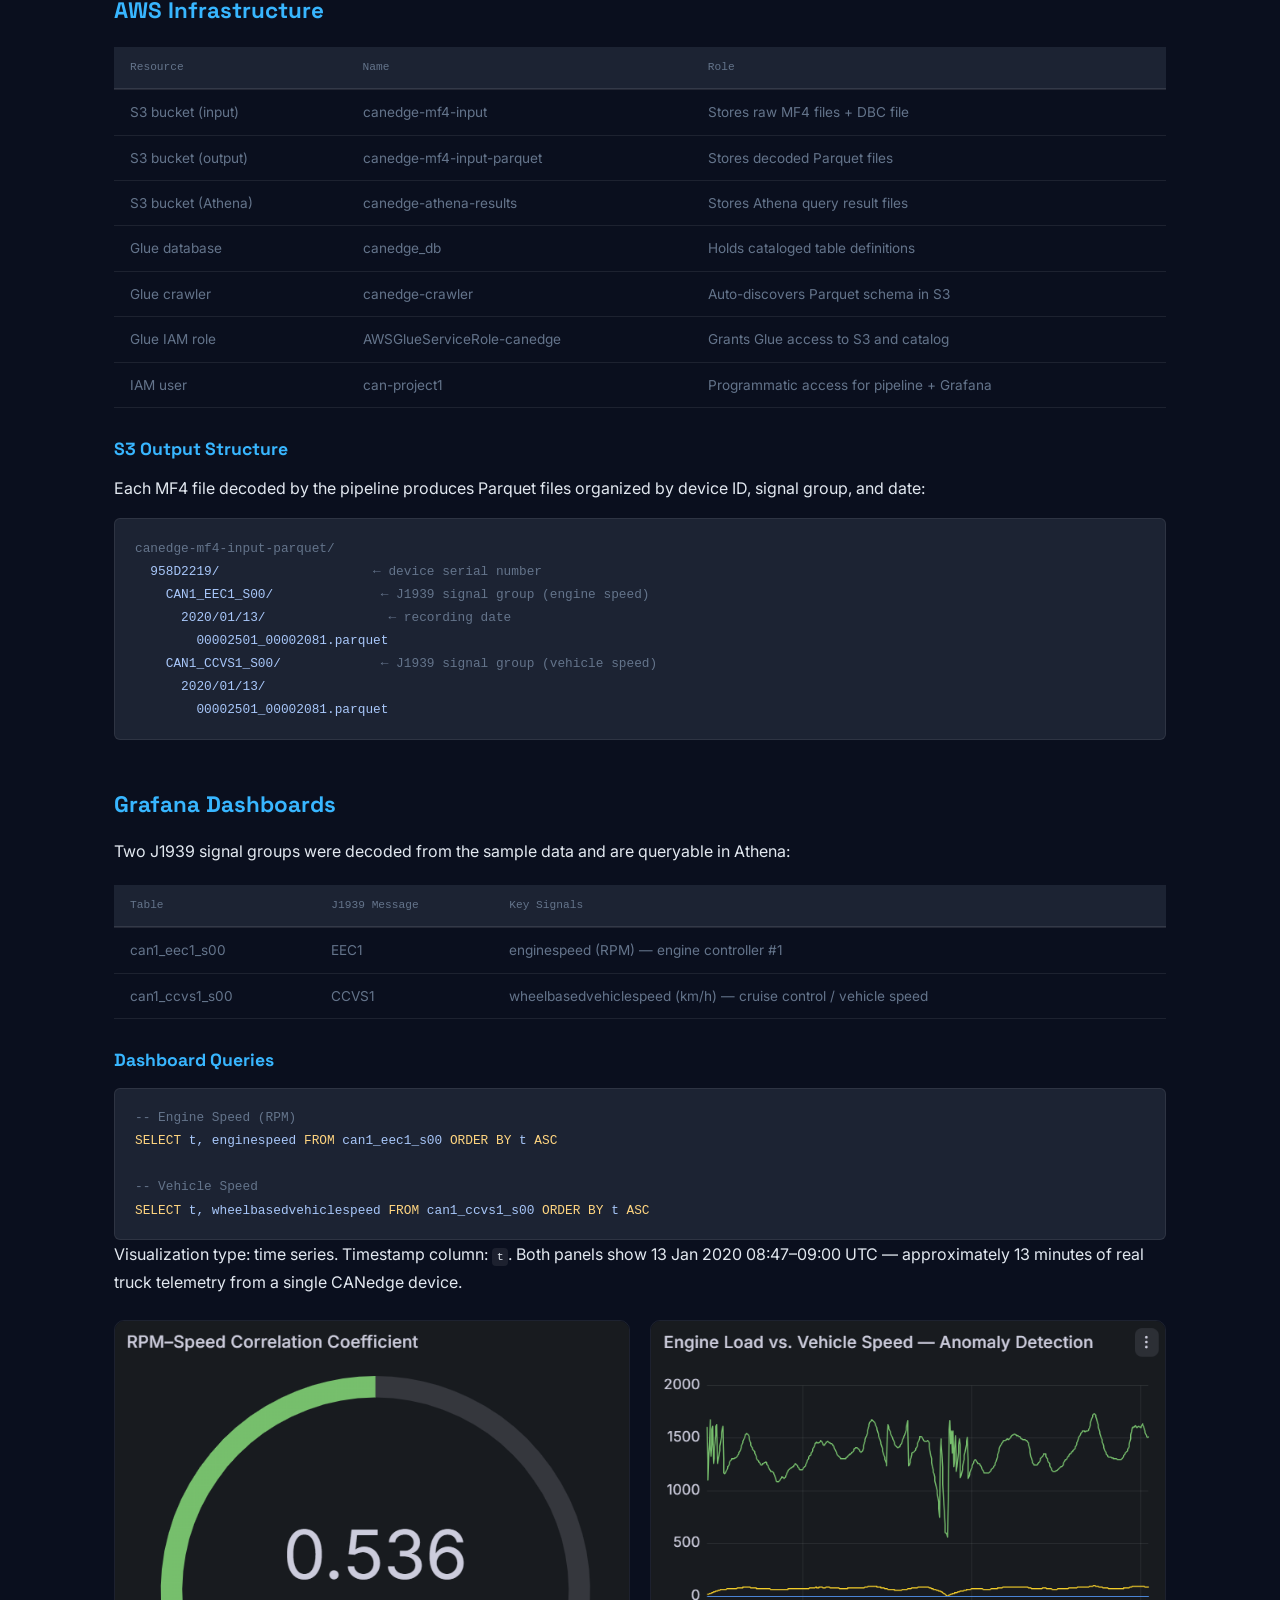
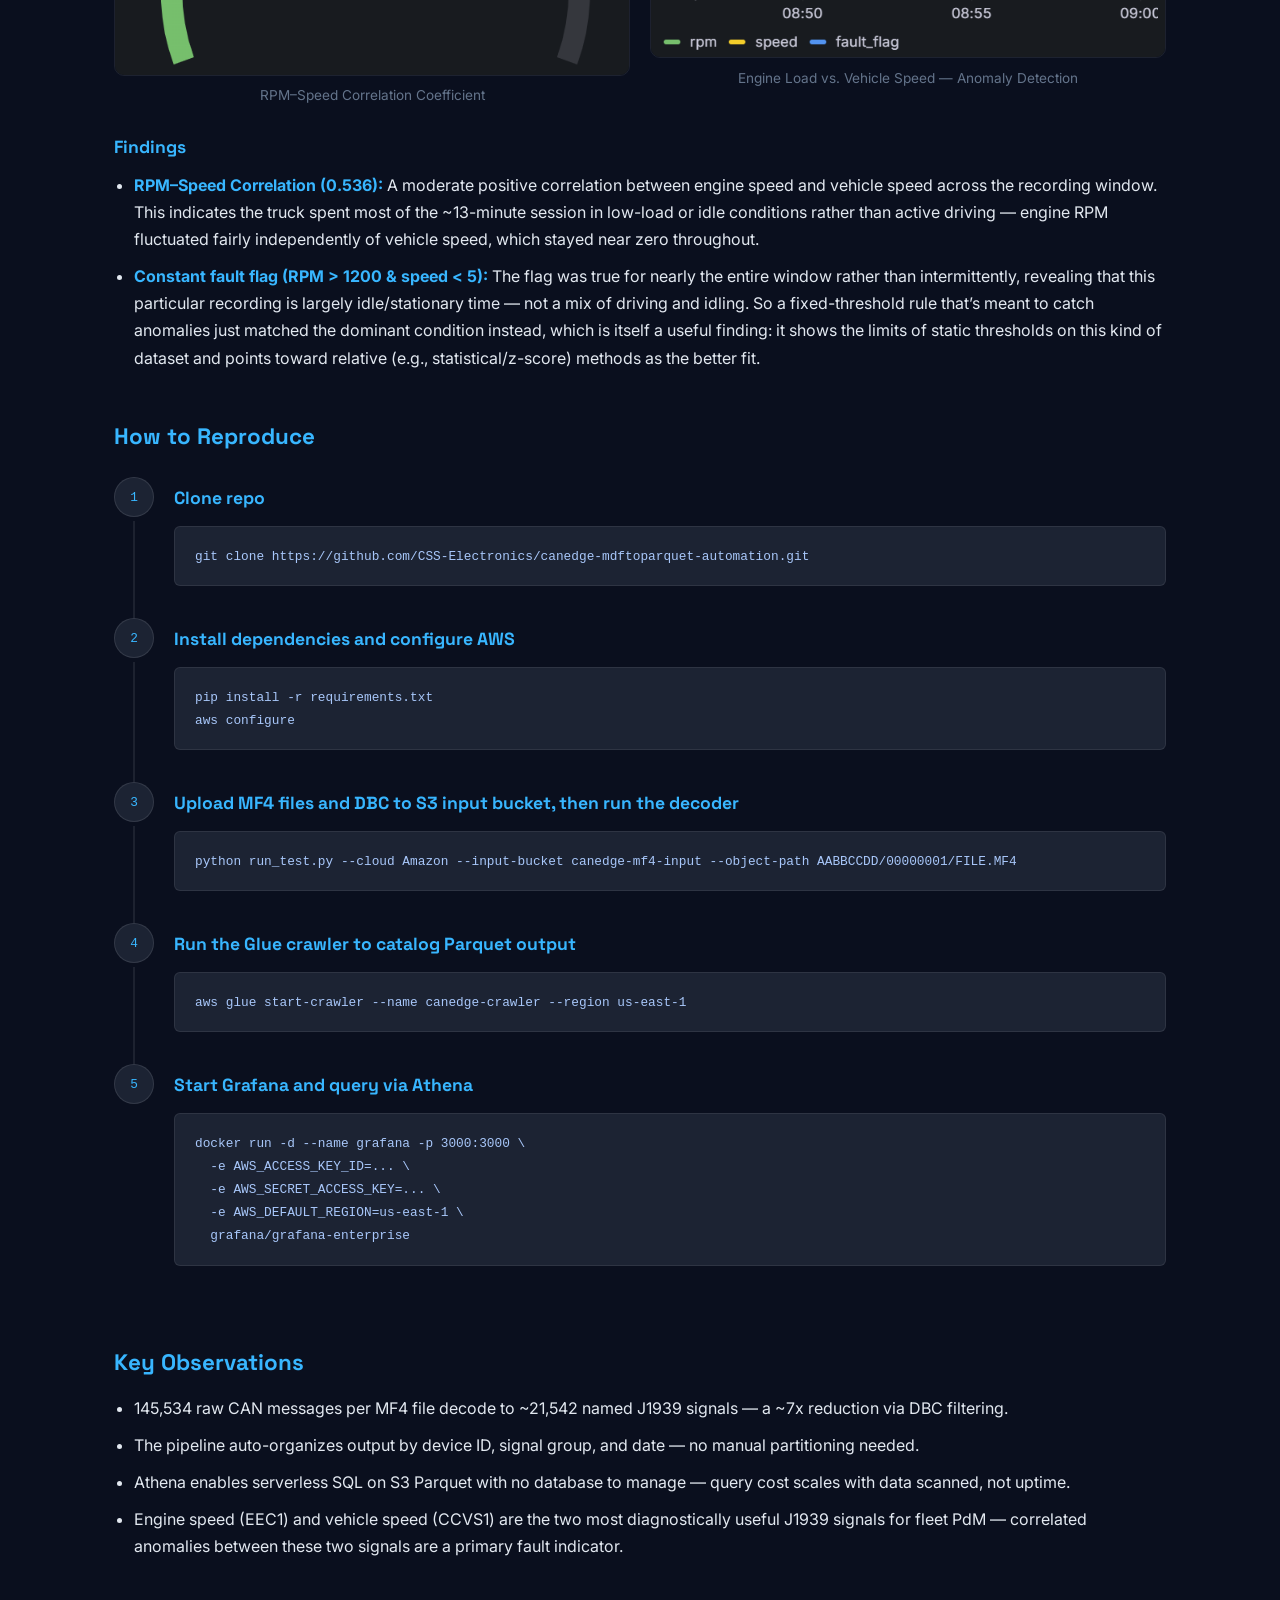
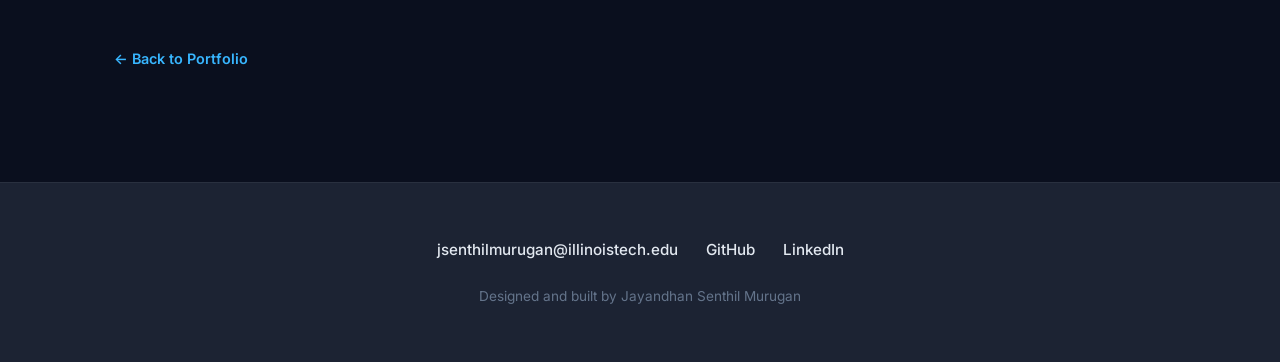
==== commit 6cc4d2a9: "Rename J1939 mini-project card and update its tags Title changes from generic "Predictive Maintenanc" ====
--- a/mini_projects/predictive_maintenance.html
+++ b/mini_projects/predictive_maintenance.html
@@ -3,7 +3,7 @@
 <head>
   <meta charset="UTF-8">
   <meta name="viewport" content="width=device-width, initial-scale=1.0">
-  <title>Predictive Maintenance — Portfolio</title>
+  <title>J1939 Telemetry Pipeline — Portfolio</title>
   <meta name="description" content="A J1939 fleet telemetry pipeline: MF4 CAN bus recordings decoded to Parquet, cataloged in AWS Glue/Athena, and visualized in Grafana.">
 
   <link rel="preconnect" href="https://fonts.googleapis.com">
@@ -30,7 +30,7 @@
         <h1 class="project-title">J1939 Fleet Telemetry Pipeline</h1>
         <p class="project-context">MF4 &rarr; DBC Decode &rarr; Parquet &rarr; S3 &rarr; Grafana</p>
         <div class="project-tags">
-          <span class="pill">ML</span>
+          <span class="pill">Data Engineering</span>
           <span class="pill">IoT</span>
         </div>
         <p><a href="../assets/docs/predictive_maintenance/J1939_Pipeline_Documentation.pdf" class="back-link" target="_blank" rel="noopener noreferrer">Download Full Documentation (PDF) &darr;</a></p>
